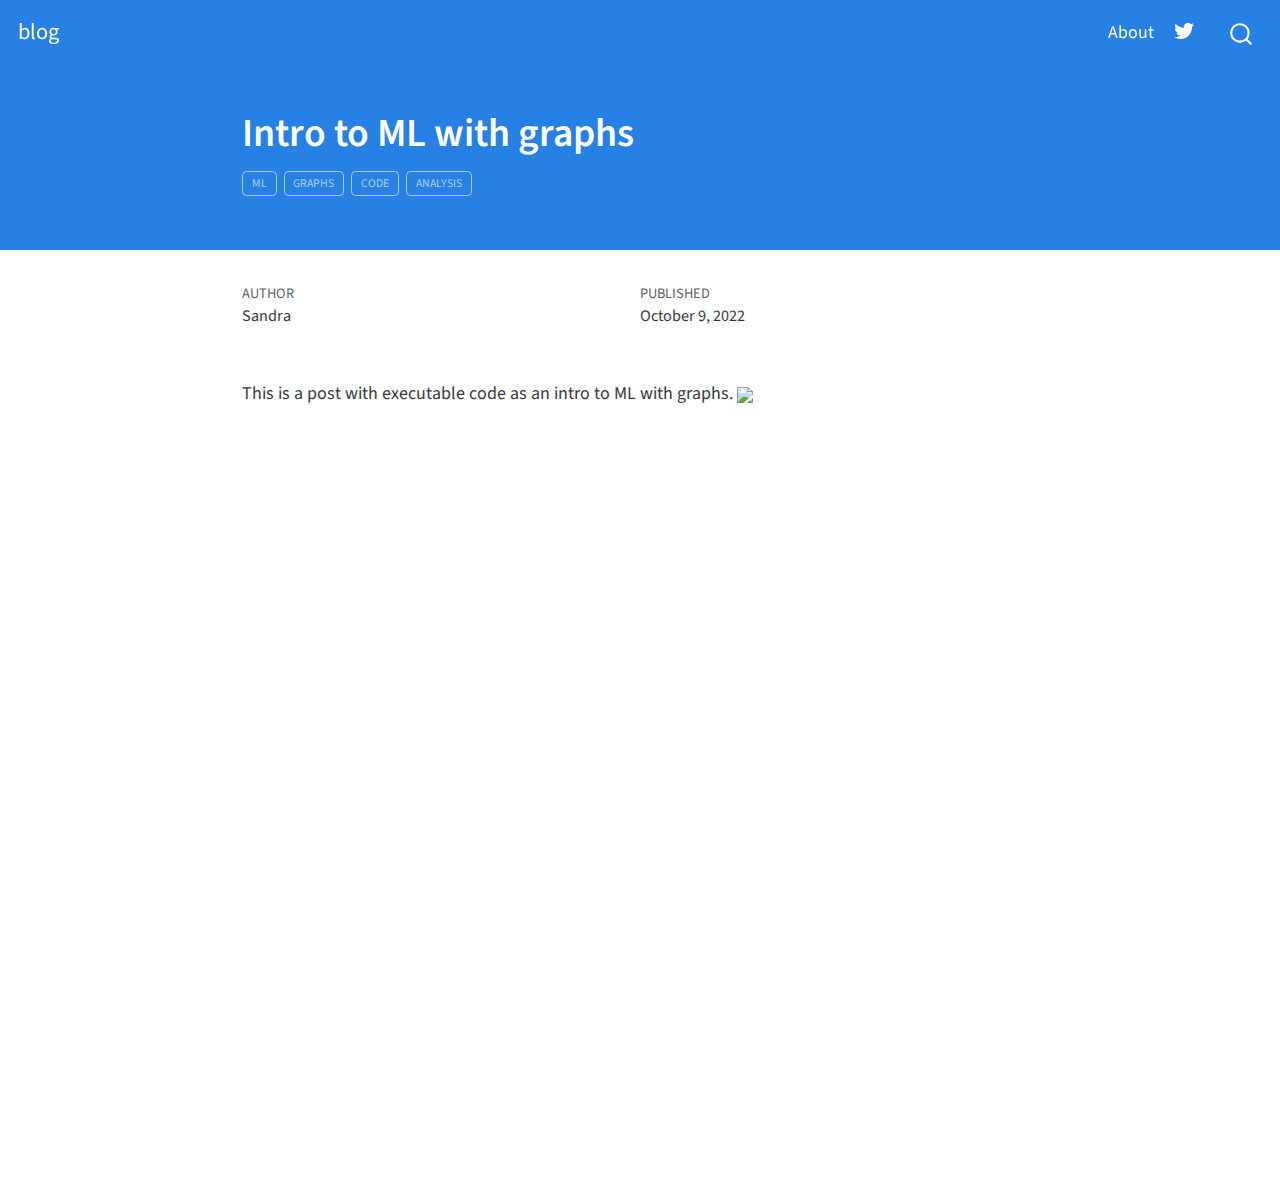
==== posts/nn-with-graphs-intro/index.html @ 09dd7ee1 "Built site for gh-pages" ====
<!DOCTYPE html>
<html xmlns="http://www.w3.org/1999/xhtml" lang="en" xml:lang="en"><head>

<meta charset="utf-8">
<meta name="generator" content="quarto-1.1.251">

<meta name="viewport" content="width=device-width, initial-scale=1.0, user-scalable=yes">

<meta name="author" content="Sandra">
<meta name="dcterms.date" content="2022-10-09">

<title>blog - Intro to ML with graphs</title>
<style>
code{white-space: pre-wrap;}
span.smallcaps{font-variant: small-caps;}
div.columns{display: flex; gap: min(4vw, 1.5em);}
div.column{flex: auto; overflow-x: auto;}
div.hanging-indent{margin-left: 1.5em; text-indent: -1.5em;}
ul.task-list{list-style: none;}
ul.task-list li input[type="checkbox"] {
  width: 0.8em;
  margin: 0 0.8em 0.2em -1.6em;
  vertical-align: middle;
}
</style>


<script src="../../site_libs/quarto-nav/quarto-nav.js"></script>
<script src="../../site_libs/quarto-nav/headroom.min.js"></script>
<script src="../../site_libs/clipboard/clipboard.min.js"></script>
<script src="../../site_libs/quarto-search/autocomplete.umd.js"></script>
<script src="../../site_libs/quarto-search/fuse.min.js"></script>
<script src="../../site_libs/quarto-search/quarto-search.js"></script>
<meta name="quarto:offset" content="../../">
<script src="../../site_libs/quarto-html/quarto.js"></script>
<script src="../../site_libs/quarto-html/popper.min.js"></script>
<script src="../../site_libs/quarto-html/tippy.umd.min.js"></script>
<script src="../../site_libs/quarto-html/anchor.min.js"></script>
<link href="../../site_libs/quarto-html/tippy.css" rel="stylesheet">
<link href="../../site_libs/quarto-html/quarto-syntax-highlighting.css" rel="stylesheet" id="quarto-text-highlighting-styles">
<script src="../../site_libs/bootstrap/bootstrap.min.js"></script>
<link href="../../site_libs/bootstrap/bootstrap-icons.css" rel="stylesheet">
<link href="../../site_libs/bootstrap/bootstrap.min.css" rel="stylesheet" id="quarto-bootstrap" data-mode="light">
<script id="quarto-search-options" type="application/json">{
  "location": "navbar",
  "copy-button": false,
  "collapse-after": 3,
  "panel-placement": "end",
  "type": "overlay",
  "limit": 20,
  "language": {
    "search-no-results-text": "No results",
    "search-matching-documents-text": "matching documents",
    "search-copy-link-title": "Copy link to search",
    "search-hide-matches-text": "Hide additional matches",
    "search-more-match-text": "more match in this document",
    "search-more-matches-text": "more matches in this document",
    "search-clear-button-title": "Clear",
    "search-detached-cancel-button-title": "Cancel",
    "search-submit-button-title": "Submit"
  }
}</script>


<link rel="stylesheet" href="../../styles.css">
</head>

<body class="nav-fixed fullcontent">

<div id="quarto-search-results"></div>
  <header id="quarto-header" class="headroom fixed-top">
    <nav class="navbar navbar-expand-lg navbar-dark ">
      <div class="navbar-container container-fluid">
      <div class="navbar-brand-container">
    <a class="navbar-brand" href="../../index.html">
    <span class="navbar-title">blog</span>
    </a>
  </div>
          <button class="navbar-toggler" type="button" data-bs-toggle="collapse" data-bs-target="#navbarCollapse" aria-controls="navbarCollapse" aria-expanded="false" aria-label="Toggle navigation" onclick="if (window.quartoToggleHeadroom) { window.quartoToggleHeadroom(); }">
  <span class="navbar-toggler-icon"></span>
</button>
          <div class="collapse navbar-collapse" id="navbarCollapse">
            <ul class="navbar-nav navbar-nav-scroll ms-auto">
  <li class="nav-item">
    <a class="nav-link" href="../../about.html">About</a>
  </li>  
  <li class="nav-item compact">
    <a class="nav-link" href="https://twitter.com/dekartisai"><i class="bi bi-twitter" role="img">
</i> 
 </a>
  </li>  
</ul>
              <div id="quarto-search" class="" title="Search"></div>
          </div> <!-- /navcollapse -->
      </div> <!-- /container-fluid -->
    </nav>
</header>
<!-- content -->
<header id="title-block-header" class="quarto-title-block default page-columns page-full">
  <div class="quarto-title-banner page-columns page-full">
    <div class="quarto-title column-body">
      <h1 class="title">Intro to ML with graphs</h1>
                                <div class="quarto-categories">
                <div class="quarto-category">ML</div>
                <div class="quarto-category">graphs</div>
                <div class="quarto-category">code</div>
                <div class="quarto-category">analysis</div>
              </div>
                  </div>
  </div>
    
  
  <div class="quarto-title-meta">

      <div>
      <div class="quarto-title-meta-heading">Author</div>
      <div class="quarto-title-meta-contents">
               <p>Sandra </p>
            </div>
    </div>
      
      <div>
      <div class="quarto-title-meta-heading">Published</div>
      <div class="quarto-title-meta-contents">
        <p class="date">October 9, 2022</p>
      </div>
    </div>
      
    </div>
    
  
  </header><div id="quarto-content" class="quarto-container page-columns page-rows-contents page-layout-article page-navbar">
<!-- sidebar -->
<!-- margin-sidebar -->
    
<!-- main -->
<main class="content quarto-banner-title-block" id="quarto-document-content">




<p>This is a post with executable code as an intro to ML with graphs. <img src="graphs_intro2.png" class="img-fluid"></p>



</main> <!-- /main -->
<script id="quarto-html-after-body" type="application/javascript">
window.document.addEventListener("DOMContentLoaded", function (event) {
  const toggleBodyColorMode = (bsSheetEl) => {
    const mode = bsSheetEl.getAttribute("data-mode");
    const bodyEl = window.document.querySelector("body");
    if (mode === "dark") {
      bodyEl.classList.add("quarto-dark");
      bodyEl.classList.remove("quarto-light");
    } else {
      bodyEl.classList.add("quarto-light");
      bodyEl.classList.remove("quarto-dark");
    }
  }
  const toggleBodyColorPrimary = () => {
    const bsSheetEl = window.document.querySelector("link#quarto-bootstrap");
    if (bsSheetEl) {
      toggleBodyColorMode(bsSheetEl);
    }
  }
  toggleBodyColorPrimary();  
  const icon = "";
  const anchorJS = new window.AnchorJS();
  anchorJS.options = {
    placement: 'right',
    icon: icon
  };
  anchorJS.add('.anchored');
  const clipboard = new window.ClipboardJS('.code-copy-button', {
    target: function(trigger) {
      return trigger.previousElementSibling;
    }
  });
  clipboard.on('success', function(e) {
    // button target
    const button = e.trigger;
    // don't keep focus
    button.blur();
    // flash "checked"
    button.classList.add('code-copy-button-checked');
    var currentTitle = button.getAttribute("title");
    button.setAttribute("title", "Copied!");
    setTimeout(function() {
      button.setAttribute("title", currentTitle);
      button.classList.remove('code-copy-button-checked');
    }, 1000);
    // clear code selection
    e.clearSelection();
  });
  function tippyHover(el, contentFn) {
    const config = {
      allowHTML: true,
      content: contentFn,
      maxWidth: 500,
      delay: 100,
      arrow: false,
      appendTo: function(el) {
          return el.parentElement;
      },
      interactive: true,
      interactiveBorder: 10,
      theme: 'quarto',
      placement: 'bottom-start'
    };
    window.tippy(el, config); 
  }
  const noterefs = window.document.querySelectorAll('a[role="doc-noteref"]');
  for (var i=0; i<noterefs.length; i++) {
    const ref = noterefs[i];
    tippyHover(ref, function() {
      // use id or data attribute instead here
      let href = ref.getAttribute('data-footnote-href') || ref.getAttribute('href');
      try { href = new URL(href).hash; } catch {}
      const id = href.replace(/^#\/?/, "");
      const note = window.document.getElementById(id);
      return note.innerHTML;
    });
  }
  var bibliorefs = window.document.querySelectorAll('a[role="doc-biblioref"]');
  for (var i=0; i<bibliorefs.length; i++) {
    const ref = bibliorefs[i];
    const cites = ref.parentNode.getAttribute('data-cites').split(' ');
    tippyHover(ref, function() {
      var popup = window.document.createElement('div');
      cites.forEach(function(cite) {
        var citeDiv = window.document.createElement('div');
        citeDiv.classList.add('hanging-indent');
        citeDiv.classList.add('csl-entry');
        var biblioDiv = window.document.getElementById('ref-' + cite);
        if (biblioDiv) {
          citeDiv.innerHTML = biblioDiv.innerHTML;
        }
        popup.appendChild(citeDiv);
      });
      return popup.innerHTML;
    });
  }
});
</script>
</div> <!-- /content -->



</body></html>
---- site_libs/quarto-html/tippy.css ----
.tippy-box[data-animation=fade][data-state=hidden]{opacity:0}[data-tippy-root]{max-width:calc(100vw - 10px)}.tippy-box{position:relative;background-color:#333;color:#fff;border-radius:4px;font-size:14px;line-height:1.4;white-space:normal;outline:0;transition-property:transform,visibility,opacity}.tippy-box[data-placement^=top]>.tippy-arrow{bottom:0}.tippy-box[data-placement^=top]>.tippy-arrow:before{bottom:-7px;left:0;border-width:8px 8px 0;border-top-color:initial;transform-origin:center top}.tippy-box[data-placement^=bottom]>.tippy-arrow{top:0}.tippy-box[data-placement^=bottom]>.tippy-arrow:before{top:-7px;left:0;border-width:0 8px 8px;border-bottom-color:initial;transform-origin:center bottom}.tippy-box[data-placement^=left]>.tippy-arrow{right:0}.tippy-box[data-placement^=left]>.tippy-arrow:before{border-width:8px 0 8px 8px;border-left-color:initial;right:-7px;transform-origin:center left}.tippy-box[data-placement^=right]>.tippy-arrow{left:0}.tippy-box[data-placement^=right]>.tippy-arrow:before{left:-7px;border-width:8px 8px 8px 0;border-right-color:initial;transform-origin:center right}.tippy-box[data-inertia][data-state=visible]{transition-timing-function:cubic-bezier(.54,1.5,.38,1.11)}.tippy-arrow{width:16px;height:16px;color:#333}.tippy-arrow:before{content:"";position:absolute;border-color:transparent;border-style:solid}.tippy-content{position:relative;padding:5px 9px;z-index:1}
---- site_libs/quarto-html/quarto-syntax-highlighting.css ----
/* quarto syntax highlight colors */
:root {
  --quarto-hl-ot-color: #003B4F;
  --quarto-hl-at-color: #657422;
  --quarto-hl-ss-color: #20794D;
  --quarto-hl-an-color: #5E5E5E;
  --quarto-hl-fu-color: #4758AB;
  --quarto-hl-st-color: #20794D;
  --quarto-hl-cf-color: #003B4F;
  --quarto-hl-op-color: #5E5E5E;
  --quarto-hl-er-color: #AD0000;
  --quarto-hl-bn-color: #AD0000;
  --quarto-hl-al-color: #AD0000;
  --quarto-hl-va-color: #111111;
  --quarto-hl-bu-color: inherit;
  --quarto-hl-ex-color: inherit;
  --quarto-hl-pp-color: #AD0000;
  --quarto-hl-in-color: #5E5E5E;
  --quarto-hl-vs-color: #20794D;
  --quarto-hl-wa-color: #5E5E5E;
  --quarto-hl-do-color: #5E5E5E;
  --quarto-hl-im-color: #00769E;
  --quarto-hl-ch-color: #20794D;
  --quarto-hl-dt-color: #AD0000;
  --quarto-hl-fl-color: #AD0000;
  --quarto-hl-co-color: #5E5E5E;
  --quarto-hl-cv-color: #5E5E5E;
  --quarto-hl-cn-color: #8f5902;
  --quarto-hl-sc-color: #5E5E5E;
  --quarto-hl-dv-color: #AD0000;
  --quarto-hl-kw-color: #003B4F;
}

/* other quarto variables */
:root {
  --quarto-font-monospace: SFMono-Regular, Menlo, Monaco, Consolas, "Liberation Mono", "Courier New", monospace;
}

pre > code.sourceCode > span {
  color: #003B4F;
}

code span {
  color: #003B4F;
}

code.sourceCode > span {
  color: #003B4F;
}

div.sourceCode,
div.sourceCode pre.sourceCode {
  color: #003B4F;
}

code span.ot {
  color: #003B4F;
}

code span.at {
  color: #657422;
}

code span.ss {
  color: #20794D;
}

code span.an {
  color: #5E5E5E;
}

code span.fu {
  color: #4758AB;
}

code span.st {
  color: #20794D;
}

code span.cf {
  color: #003B4F;
}

code span.op {
  color: #5E5E5E;
}

code span.er {
  color: #AD0000;
}

code span.bn {
  color: #AD0000;
}

code span.al {
  color: #AD0000;
}

code span.va {
  color: #111111;
}

code span.pp {
  color: #AD0000;
}

code span.in {
  color: #5E5E5E;
}

code span.vs {
  color: #20794D;
}

code span.wa {
  color: #5E5E5E;
  font-style: italic;
}

code span.do {
  color: #5E5E5E;
  font-style: italic;
}

code span.im {
  color: #00769E;
}

code span.ch {
  color: #20794D;
}

code span.dt {
  color: #AD0000;
}

code span.fl {
  color: #AD0000;
}

code span.co {
  color: #5E5E5E;
}

code span.cv {
  color: #5E5E5E;
  font-style: italic;
}

code span.cn {
  color: #8f5902;
}

code span.sc {
  color: #5E5E5E;
}

code span.dv {
  color: #AD0000;
}

code span.kw {
  color: #003B4F;
}

.prevent-inlining {
  content: "</";
}

/*# sourceMappingURL=debc5d5d77c3f9108843748ff7464032.css.map */
---- styles.css ----
/* css styles */
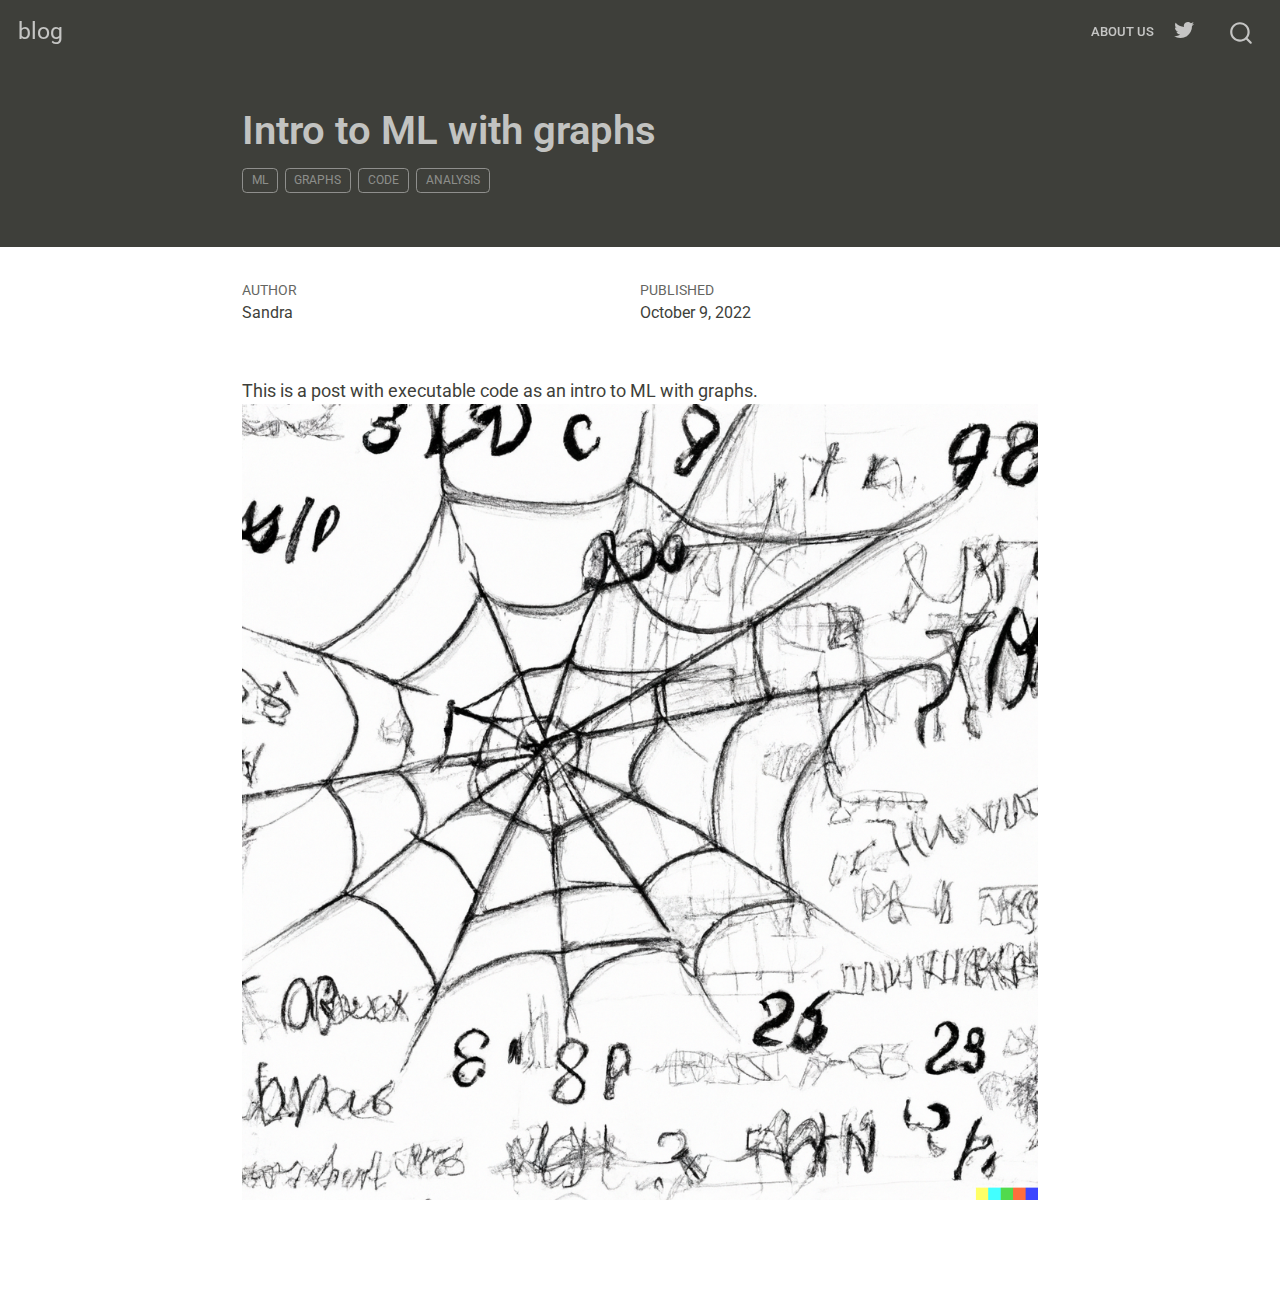
==== commit 1c47ca1e: "Built site for gh-pages" ====
--- a/posts/nn-with-graphs-intro/index.html
+++ b/posts/nn-with-graphs-intro/index.html
@@ -82,7 +82,7 @@
           <div class="collapse navbar-collapse" id="navbarCollapse">
             <ul class="navbar-nav navbar-nav-scroll ms-auto">
   <li class="nav-item">
-    <a class="nav-link" href="../../about.html">About</a>
+    <a class="nav-link" href="../../about.html">About Us</a>
   </li>  
   <li class="nav-item compact">
     <a class="nav-link" href="https://twitter.com/dekartisai"><i class="bi bi-twitter" role="img">
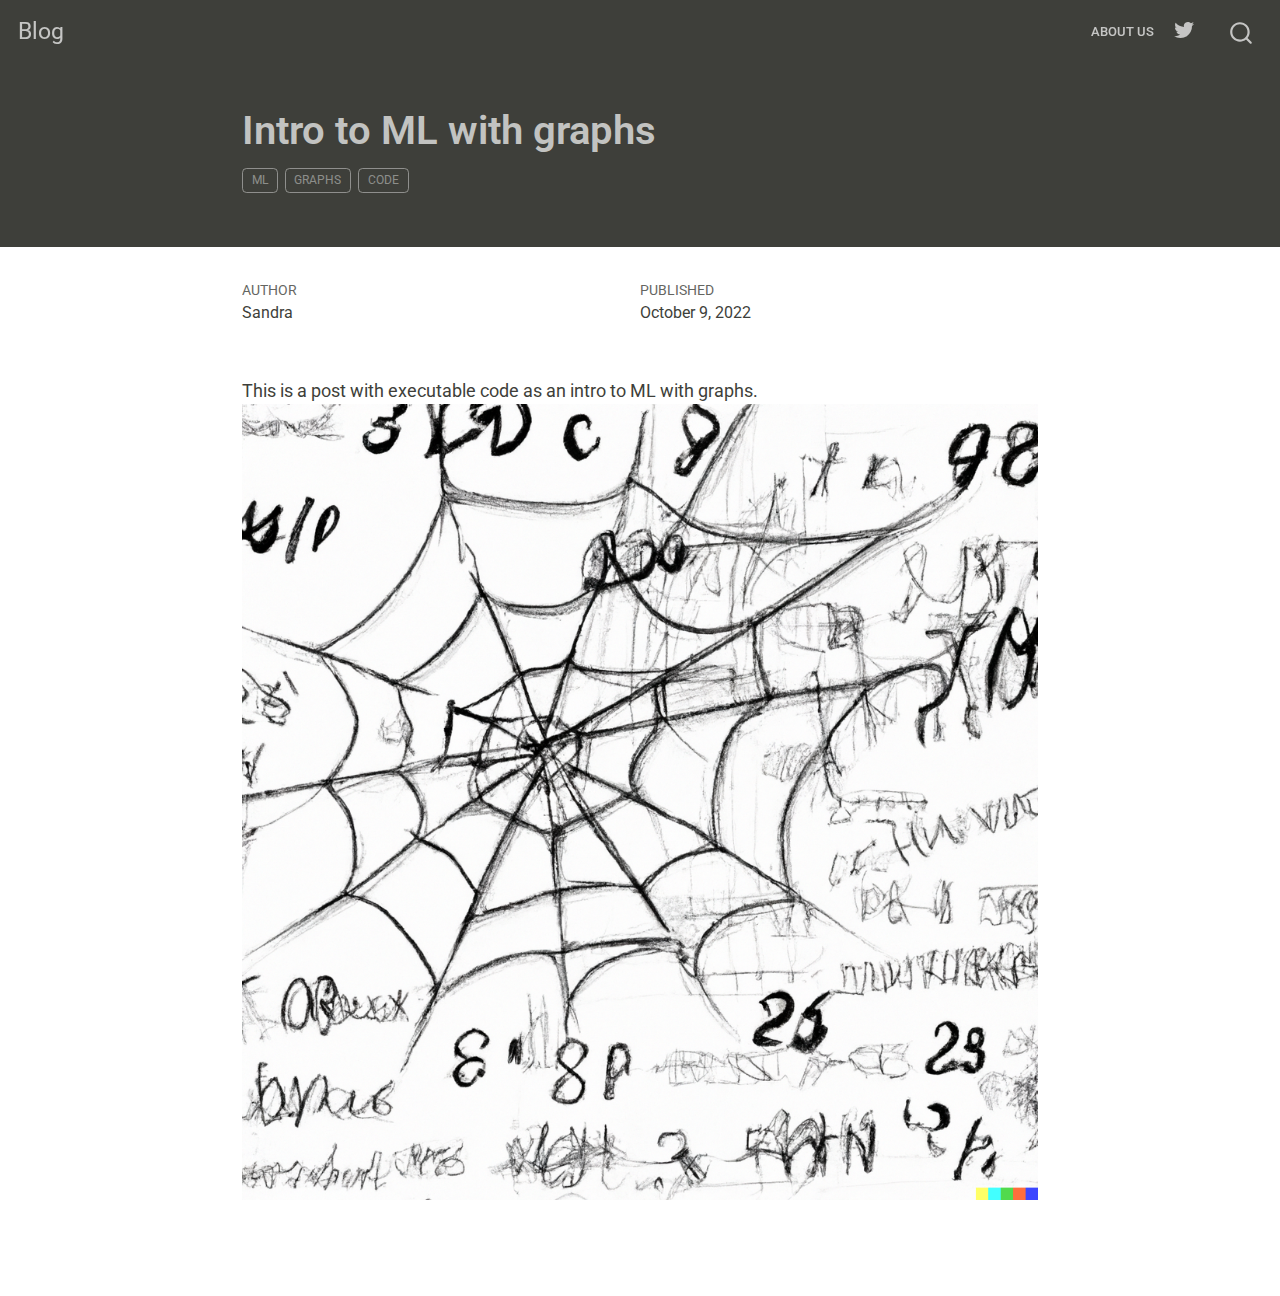
==== commit 25fac6d0: "Built site for gh-pages" ====
--- a/posts/nn-with-graphs-intro/index.html
+++ b/posts/nn-with-graphs-intro/index.html
@@ -9,7 +9,7 @@
 <meta name="author" content="Sandra">
 <meta name="dcterms.date" content="2022-10-09">
 
-<title>blog - Intro to ML with graphs</title>
+<title>Blog - Intro to ML with graphs</title>
 <style>
 code{white-space: pre-wrap;}
 span.smallcaps{font-variant: small-caps;}
@@ -73,7 +73,7 @@
       <div class="navbar-container container-fluid">
       <div class="navbar-brand-container">
     <a class="navbar-brand" href="../../index.html">
-    <span class="navbar-title">blog</span>
+    <span class="navbar-title">Blog</span>
     </a>
   </div>
           <button class="navbar-toggler" type="button" data-bs-toggle="collapse" data-bs-target="#navbarCollapse" aria-controls="navbarCollapse" aria-expanded="false" aria-label="Toggle navigation" onclick="if (window.quartoToggleHeadroom) { window.quartoToggleHeadroom(); }">
@@ -104,7 +104,6 @@
                 <div class="quarto-category">ML</div>
                 <div class="quarto-category">graphs</div>
                 <div class="quarto-category">code</div>
-                <div class="quarto-category">analysis</div>
               </div>
                   </div>
   </div>
